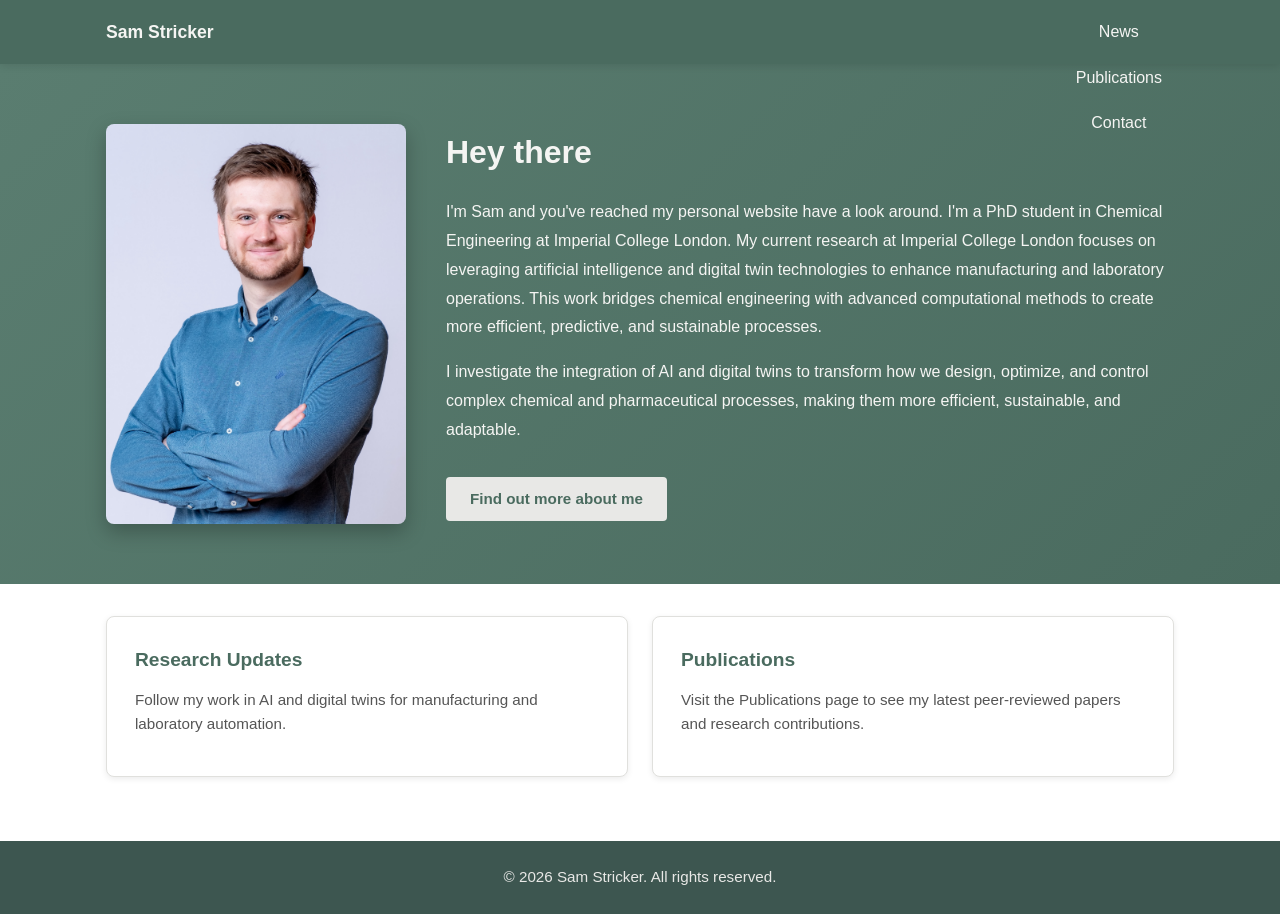
==== index.html @ d52bccd6 "feat: initial Website" ====
<!DOCTYPE html>
<html>

<head>
    <meta charset="utf-8">
    <meta http-equiv="X-UA-Compatible" content="IE=edge">
    <title>Sam Stricker</title>
    <meta name="description" content="Sam Stricker's Website">
    <meta name="viewport" content="width=device-width, initial-scale=1">
    <link rel="stylesheet" href="style.css">
</head>

<body>
    <header class="site-header">
        <div class="container header-inner">
            <a href="index.html" class="logo">Sam Stricker</a>

            <nav id="main-nav" class="main-nav" role="navigation" aria-label="Main Navigation">
                <ul>
                    <li><a href="index.html">Home</a></li>
                    <li><a href="about.html">About</a></li>
                    <li><a href="news.html">News</a></li>
                    <li><a href="publications.html">Publications</a></li>
                    <li><a href="contact.html">Contact</a></li>
                </ul>
            </nav>

            <button class="nav-toggle" aria-expanded="false" aria-controls="main-nav">Menu</button>
        </div>
    </header>

    <main id="home" class="hero">
        <div class="container">
            <div class="home-content">
                <div class="home-image">
                    <img src="img/profil.jpg" alt="Sam Stricker">
                </div>
                <div class="home-research">
                    <h2>Hey there</h2>
                    <p>I'm Sam and you've reached my personal website have a look around. I'm a PhD student in Chemical
                        Engineering at
                        Imperial College London. My current research at Imperial College London focuses on leveraging
                        artificial
                        intelligence and
                        digital twin technologies to enhance manufacturing and laboratory operations. This work bridges
                        chemical engineering with advanced computational methods to create more efficient, predictive,
                        and sustainable processes.</p>
                    <p>I investigate the integration of AI and digital twins to transform how we design, optimize, and
                        control complex chemical and pharmaceutical processes, making them more efficient, sustainable,
                        and adaptable.</p>
                    <a href="about.html" class="btn-link">Find out more about me</a>
                </div>
            </div>
        </div>
    </main>

    <section class="page-section">
        <div class="container">
            <div class="cards-grid">
                <a href="news.html" class="card">
                    <h3>Research Updates</h3>
                    <p>Follow my work in AI and digital twins for manufacturing and laboratory automation.
                    </p>
                </a>
                <a href="publications.html" class="card">
                    <h3>Publications</h3>
                    <p>Visit the Publications page to see my latest peer-reviewed papers and research contributions.</p>
                </a>
            </div>
        </div>
    </section>

    <footer class="site-footer">
        <p>&copy; 2026 Sam Stricker. All rights reserved.</p>
    </footer>

    <script>
        (function () {
            const navToggle = document.querySelector('.nav-toggle');
            const navList = document.querySelector('.main-nav ul');
            if (!navToggle || !navList) return;
            function updateNavDisplay() {
                if (window.innerWidth > 700) {
                    navList.style.display = 'flex';
                    navToggle.setAttribute('aria-expanded', 'false');
                } else {
                    const expanded = navToggle.getAttribute('aria-expanded') === 'true';
                    navList.style.display = expanded ? 'flex' : 'none';
                    navList.style.flexDirection = 'column';
                }
            }
            navToggle.addEventListener('click', function () {
                const expanded = this.getAttribute('aria-expanded') === 'true';
                this.setAttribute('aria-expanded', String(!expanded));
                updateNavDisplay();
            });
            window.addEventListener('resize', updateNavDisplay);
            updateNavDisplay();
        })();
    </script>
</body>

</html>
---- style.css ----
/* Basic layout and reset */
* {
	box-sizing: border-box;
	margin: 0;
	padding: 0;
}

body {
	font-family: -apple-system, BlinkMacSystemFont, 'Segoe UI', Roboto, Arial, sans-serif;
	color: #222;
	line-height: 1.6;
	background-color: #f5f5f3;
}

.container {
	max-width: 1100px;
	margin: 0 auto;
	padding: 0 16px;
}

/* Header / Navigation */
.site-header {
	background: #4a6b5f;
	box-shadow: 0 2px 8px rgba(0, 0, 0, 0.1);
	position: sticky;
	top: 0;
	z-index: 50;
}

.header-inner {
	display: flex;
	align-items: center;
	justify-content: space-between;
	height: 64px;
}

.logo {
	font-weight: 700;
	color: #f5f5f3;
	text-decoration: none;
	font-size: 1.1rem;
}

.logo:hover {
	text-decoration: none;
}

.main-nav ul {
	list-style: none;
	display: flex;
	gap: 20px;
	align-items: center;
}

.main-nav a {
	text-decoration: none;
	color: #f5f5f3;
	padding: 8px 12px;
	border-radius: 4px;
	border: none;
	transition: background-color 0.2s ease;
}

/* remove any visual separators (vertical bars) between items */
.main-nav li::before,
.main-nav li::after {
	display: none !important;
}

.main-nav a:hover {
	background: rgba(255, 255, 255, 0.15);
	text-decoration: none;
}

/* keep an accessible but subtle focus ring instead of default outline */
.main-nav a:focus {
	outline: 2px solid rgba(255, 255, 255, 0.4);
	outline-offset: 2px;
}

.nav-toggle {
	display: none;
	background: transparent;
	border: 1px solid #f5f5f3;
	padding: 8px 10px;
	border-radius: 6px;
	font-size: 0.95rem;
	color: #f5f5f3;
}

/* Hero */
.hero {
	position: relative;
	padding: 60px 0;
	background: linear-gradient(135deg, #5a7d70 0%, #4a6b5f 100%);
	overflow: hidden;
}

.hero .container {
	position: relative;
	z-index: 1;
}

.hero h1 {
	font-size: 2.5rem;
	margin-bottom: 16px;
	color: #f5f5f3;
}

.hero p {
	color: #e8e8e6;
	font-size: 1.1rem;
}

/* Home Page Content */
.home-content {
	display: grid;
	grid-template-columns: 300px 1fr;
	gap: 40px;
	align-items: center;
	margin-bottom: 0;
}

.home-image {
	width: 300px;
	height: 400px;
	border-radius: 8px;
	overflow: hidden;
	box-shadow: 0 8px 20px rgba(0, 0, 0, 0.25);
}

.home-image img {
	width: 100%;
	height: 100%;
	object-fit: cover;
	display: block;
}

.home-research {
	padding: 0;
}

.home-research h2 {
	color: #f5f5f3;
	margin-bottom: 20px;
	font-size: 2rem;
}

.home-research p {
	color: #f5f5f3;
	margin-bottom: 16px;
	line-height: 1.8;
	font-size: 1rem;
}

/* Link Button */
.btn-link {
	display: inline-block;
	margin-top: 16px;
	padding: 10px 24px;
	background: #e8e8e6;
	color: #4a6b5f;
	text-decoration: none;
	border-radius: 4px;
	font-weight: 600;
	font-size: 0.95rem;
	transition: background-color 0.2s ease, color 0.2s ease;
}

.btn-link:hover {
	background: #f5f5f3;
	color: #3d5650;
}

/* Social Cards */
.social-cards {
	display: flex;
	justify-content: center;
	gap: 20px;
	margin: 40px 0 60px 0;
	flex-wrap: nowrap;
}

.social-card {
	padding: 0;
	overflow: hidden;
	text-align: center;
	flex: 0 1 auto;
	width: 120px;
	height: 120px;
}

.social-card a {
	display: flex;
	flex-direction: column;
	align-items: center;
	justify-content: center;
	height: 100%;
	padding: 16px;
	text-decoration: none;
	color: inherit;
	transition: background-color 0.2s ease, transform 0.2s ease;
}

.social-card a:hover {
	background: transparent;
	text-decoration: none;
}

.social-card i {
	font-size: 2.5rem;
	color: #4a6b5f;
	margin-bottom: 12px;
	transition: color 0.2s ease;
}

.social-card a:hover i {
	color: #3d5650;
}

.social-card h3 {
	margin-top: 0;
	margin-bottom: 0;
	font-size: 1rem;
}

.social-card p {
	margin-bottom: 0;
	color: #666;
	font-size: 0.95rem;
}

@media (max-width: 768px) {
	.social-cards {
		flex-wrap: wrap;
	}

	.social-card {
		width: 100px;
		height: 100px;
	}

	.social-card i {
		font-size: 2rem;
	}
}

@media (max-width: 768px) {
	.home-content {
		grid-template-columns: 1fr;
		gap: 30px;
		align-items: start;
	}

	.home-image {
		width: 100%;
		max-width: 300px;
		height: 400px;
		margin: 0 auto;
	}

	.home-research h2 {
		font-size: 1.5rem;
	}
}

@media (max-width: 768px) {
	.home-content {
		grid-template-columns: 1fr;
		gap: 30px;
	}

	.home-image {
		width: 100%;
		max-width: 300px;
		height: 400px;
		margin: 0 auto;
	}
}

/* Page sections */
.page-section {
	padding: 32px 0 64px 0;
	background: #ffffff;
	margin-bottom: 0;
}

.page-section h2 {
	font-size: 2rem;
	margin-bottom: 24px;
	color: #4a6b5f;
}

.page-section h3 {
	font-size: 1.3rem;
	margin-top: 32px;
	margin-bottom: 24px;
	color: #5a7d70;
}

.page-section p {
	margin-bottom: 16px;
	color: #444;
}

.page-section ul,
.page-section ol {
	margin-left: 24px;
	margin-bottom: 16px;
}

.page-section li {
	margin-bottom: 8px;
}

/* Contact Form */
.contact-form {
	max-width: 600px;
}

/* Card Layout */
.cards-grid {
	display: grid;
	grid-template-columns: repeat(auto-fit, minmax(320px, 1fr));
	gap: 24px;
	margin: 0;
}

.card {
	background: #ffffff;
	border: 1px solid #e0e0dd;
	border-radius: 8px;
	padding: 28px;
	box-shadow: 0 2px 6px rgba(0, 0, 0, 0.08);
	transition: transform 0.2s ease, box-shadow 0.2s ease;
	display: flex;
	flex-direction: column;
	text-decoration: none;
	color: inherit;
	cursor: pointer;
	position: relative;
}

.card:hover {
	transform: translateY(-4px);
	box-shadow: 0 6px 12px rgba(0, 0, 0, 0.12);
}

.card h3 {
	margin-top: 0;
	margin-bottom: 12px;
	color: #4a6b5f;
	font-size: 1.2rem;
}

.card-subtitle {
	font-size: 0.95rem;
	color: #5a7d70;
	font-weight: 600;
	margin-bottom: 8px;
}

.card-date {
	font-size: 0.9rem;
	color: #ffffff !important;
	font-weight: 500;
	margin-bottom: 0;
	margin-top: 0;
	background: #4a6b5f;
	padding: 6px 12px;
	border-radius: 4px;
	white-space: nowrap;
	position: absolute;
	top: -18px;
	left: 50%;
	transform: translateX(-50%);
}

.card-header {
	display: block;
	margin-bottom: 12px;
}

.card-header h3 {
	margin: 0;
	color: #4a6b5f;
	font-size: 1.2rem;
}

.card p {
	margin-bottom: 12px;
	color: #555;
	font-size: 0.95rem;
}

.card ul {
	margin-left: 20px;
	margin-bottom: 0;
}

.card ul li {
	margin-bottom: 6px;
	font-size: 0.95rem;
	color: #555;
}

.intro-section {
	display: grid;
	grid-template-columns: 280px 1fr;
	gap: 32px;
	align-items: start;
	margin-bottom: 40px;
}

.intro-image {
	width: 280px;
	height: 380px;
	border-radius: 8px;
	overflow: hidden;
	box-shadow: 0 4px 12px rgba(0, 0, 0, 0.12);
}

.intro-image img {
	width: 100%;
	height: 100%;
	object-fit: cover;
	display: block;
}

.intro-text {
	display: flex;
	flex-direction: column;
	justify-content: center;
}

.intro-section p {
	font-size: 1.05rem;
	color: #555;
	margin-bottom: 16px;
}

@media (max-width: 768px) {
	.intro-section {
		grid-template-columns: 1fr;
		gap: 20px;
	}

	.intro-image {
		width: 100%;
		height: auto;
		max-width: 300px;
		margin: 0 auto;
	}
}

/* Logos Section */
.logos-section {
	display: flex;
	justify-content: center;
	align-items: center;
	gap: 40px;
	margin: 40px 0 60px 0;
	flex-wrap: wrap;
}

.logo-item {
	display: flex;
	align-items: center;
	justify-content: center;
	height: 80px;
}

.logo-item img {
	max-height: 80px;
	max-width: 150px;
	object-fit: contain;
	opacity: 0.8;
	transition: opacity 0.2s ease;
}

.logo-item img:hover {
	opacity: 1;
}

/* Card with Logo */
.card-with-logo {
	display: flex;
	flex-direction: row;
	align-items: flex-start;
	gap: 24px;
	position: relative;
}

.card-content {
	flex: 1;
}

.card-logo {
	flex-shrink: 0;
	height: 80px;
	width: auto;
	display: flex;
	align-items: center;
	justify-content: center;
	background: #f9f8f6;
	border-radius: 6px;
	padding: 12px;
	margin-top: 50px;
}

.card-logo img {
	max-width: 100%;
	max-height: 100%;
	object-fit: contain;
	opacity: 0.9;
	transition: opacity 0.2s ease;
}

.card-logo img:hover {
	opacity: 1;
}

/* Institution Logo in Cards */
.card-institution-logo {
	margin-top: auto;
	padding-top: 12px;
	display: flex;
	align-items: center;
	justify-content: center;
	height: 50px;
}

.card-institution-logo img {
	max-height: 50px;
	max-width: 100%;
	object-fit: contain;
	opacity: 0.8;
	transition: opacity 0.2s ease;
}

.card-institution-logo img:hover {
	opacity: 1;
}

@media (max-width: 768px) {
	.logos-section {
		gap: 20px;
		margin: 30px 0 40px 0;
	}

	.logo-item {
		height: 60px;
	}

	.logo-item img {
		max-height: 60px;
		max-width: 120px;
	}

	.form-group {
		margin-bottom: 20px;
	}

	.form-group label {
		display: block;
		margin-bottom: 8px;
		color: #4a6b5f;
		font-weight: 600;
	}

	.form-group input,
	.form-group textarea {
		width: 100%;
		padding: 10px 12px;
		border: 1px solid #ddd;
		border-radius: 4px;
		font-family: inherit;
		font-size: 1rem;
	}

	.form-group textarea {
		resize: vertical;
	}

	.form-group input:focus,
	.form-group textarea:focus {
		outline: 2px solid #5a7d70;
		outline-offset: 0;
		border-color: #5a7d70;
	}

	.btn {
		display: inline-block;
		padding: 12px 28px;
		background: #4a6b5f;
		color: #f5f5f3;
		text-decoration: none;
		border-radius: 4px;
		border: none;
		font-weight: 600;
		cursor: pointer;
		transition: background-color 0.2s ease;
	}

	.btn:hover {
		background: #3d5650;
	}

	/* Footer */
	.site-footer {
		background: #3d5650;
		color: #f5f5f3;
		padding: 24px 0;
		margin-top: 0;
		text-align: center;
	}

	.site-footer p {
		margin-bottom: 0;
		font-size: 0.95rem;
		color: #e8e8e6;
	}

	@media (max-width: 768px) {
		.site-footer {
			padding: 20px 0;
		}
	}

	.nav-toggle {
		display: inline-block;
	}

	.main-nav ul {
		display: none;
		width: 100%;
		margin-top: 8px;
	}

	.header-inner {
		flex-wrap: wrap;
		align-items: center;
		gap: 8px;
		height: auto;
		padding: 8px 0;
	}

	.main-nav ul li {
		width: 100%;
	}

	.main-nav ul li a {
		display: block;
		padding: 10px 12px;
	}

	.container {
		padding-left: 12px;
		padding-right: 12px;
	}

	.hero h1 {
		font-size: 1.8rem;
	}

	.page-section h2 {
		font-size: 1.5rem;
	}
}

/* Footer */
.site-footer {
	background: #3d5650;
	color: #f5f5f3;
	padding: 24px 0;
	margin-top: 0;
	text-align: center;
}

.site-footer p {
	margin-bottom: 0;
	font-size: 0.95rem;
	color: #e8e8e6;
}

/* Small aesthetics */
a {
	color: #4a6b5f;
}

a:hover {
	text-decoration: underline;
}

a.card:hover {
	text-decoration: none;
}

/* News Card Styles */
.news-card {
	display: flex;
	flex-direction: column;
	overflow: hidden;
}

.news-card-image {
	width: 100%;
	height: 200px;
	object-fit: cover;
}

.news-card-content {
	flex: 1;
	display: flex;
	flex-direction: column;
}

.news-card h3 {
	margin-top: 0;
	margin-bottom: 8px;
}

.news-date {
	font-size: 0.9rem;
	color: #999;
	margin-bottom: 12px;
}

.news-link {
	margin-top: auto;
	color: #4a6b5f;
	font-weight: 500;
	text-decoration: none;
}

/* Publication Card Styles */
#publications-container {
	display: flex;
	flex-direction: column;
	gap: 24px;
}

.publication-card-link {
	text-decoration: none;
	color: inherit;
	display: flex;
}

.publication-card-link:hover {
	text-decoration: none;
}

.publication-card {
	display: flex;
	flex-direction: row;
	align-items: stretch;
	width: 100%;
}

.publication-content {
	flex: 1;
	display: flex;
	flex-direction: column;
}

.publication-card h3 {
	margin-top: 0;
	margin-bottom: 12px;
}

.publication-authors {
	font-size: 0.95rem;
	color: #666;
	margin-bottom: 12px;
}

.publication-details {
	margin-top: auto;
	padding-top: 16px;
	border-top: 1px solid #e0e0dd;
	display: flex;
	gap: 24px;
	flex-wrap: wrap;
}

.publication-details p {
	margin: 0;
	font-size: 0.9rem;
	color: #666;
}

.publication-image {
	width: 200px;
	height: 200px;
	object-fit: cover;
	border-radius: 0 8px 8px 0;
	margin-left: 24px;
	flex-shrink: 0;
}

@media (max-width: 768px) {
	.publication-card {
		flex-direction: column;
	}

	.publication-image {
		width: 100%;
		height: 200px;
		border-radius: 0 0 8px 8px;
		margin-left: 0;
		margin-top: 16px;
	}

	.publication-details {
		flex-direction: column;
		gap: 8px;
	}
}

/* Contact Cards */
.contact-cards {
	display: grid;
	grid-template-columns: repeat(auto-fit, minmax(300px, 1fr));
	gap: 24px;
	margin: 32px 0;
}

.contact-card {
	text-align: center;
}

.contact-card a {
	display: flex;
	flex-direction: column;
	align-items: center;
	justify-content: center;
	height: 100%;
	text-decoration: none;
	color: inherit;
	transition: transform 0.2s ease;
}

.contact-card a:hover {
	text-decoration: none;
	transform: translateY(-4px);
}

.contact-card i {
	font-size: 3rem;
	color: #4a6b5f;
	margin-bottom: 16px;
}

.contact-card h3 {
	margin-top: 0;
	margin-bottom: 12px;
	color: #4a6b5f;
}

.contact-card p {
	margin-bottom: 0;
	color: #666;
	font-size: 0.95rem;
}

.email-toggle {
	cursor: pointer;
}

#email-display {
	user-select: all;
}
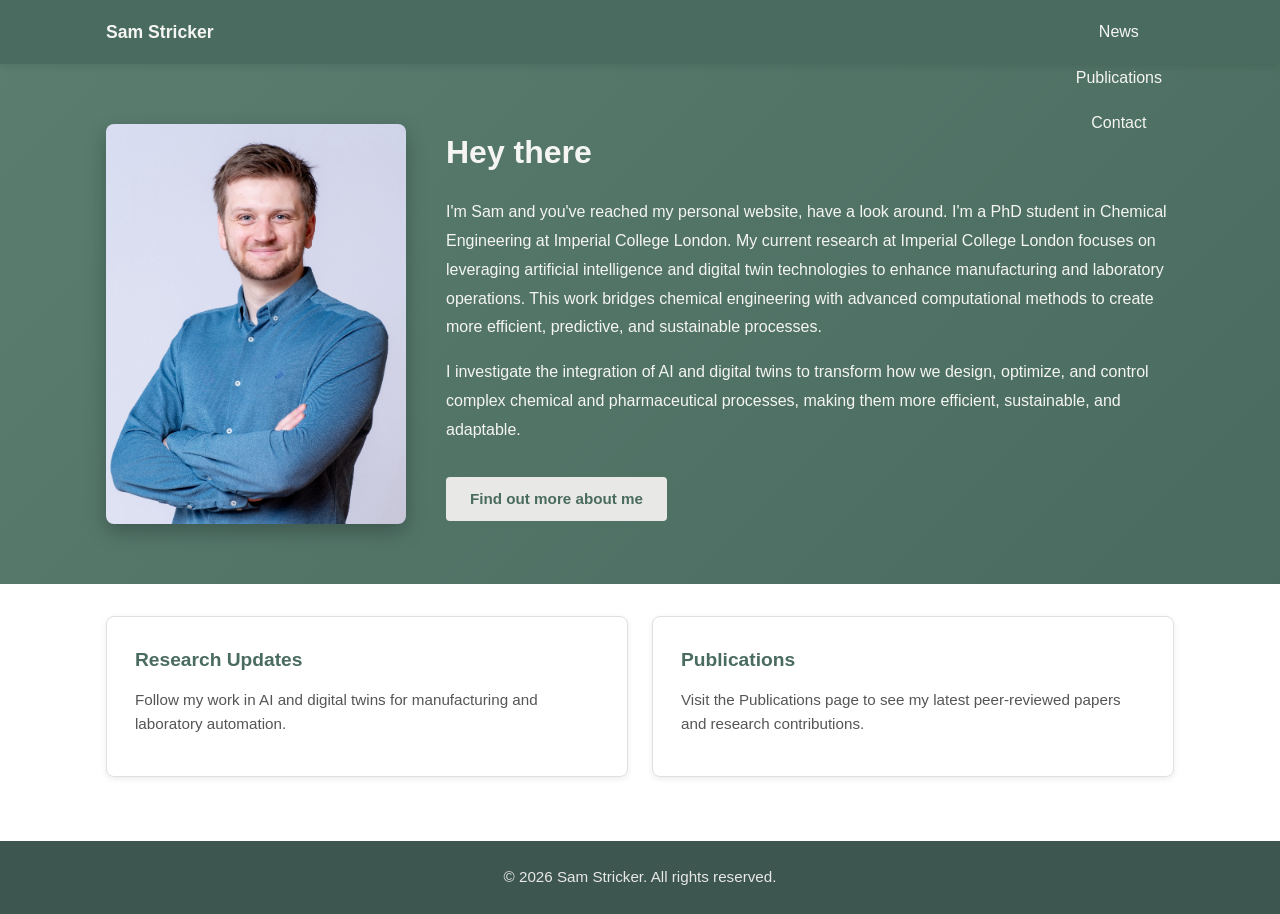
==== commit 1549c0ea: "fix: typo" ====
--- a/index.html
+++ b/index.html
@@ -37,7 +37,7 @@
                 </div>
                 <div class="home-research">
                     <h2>Hey there</h2>
-                    <p>I'm Sam and you've reached my personal website have a look around. I'm a PhD student in Chemical
+                    <p>I'm Sam and you've reached my personal website, have a look around. I'm a PhD student in Chemical
                         Engineering at
                         Imperial College London. My current research at Imperial College London focuses on leveraging
                         artificial
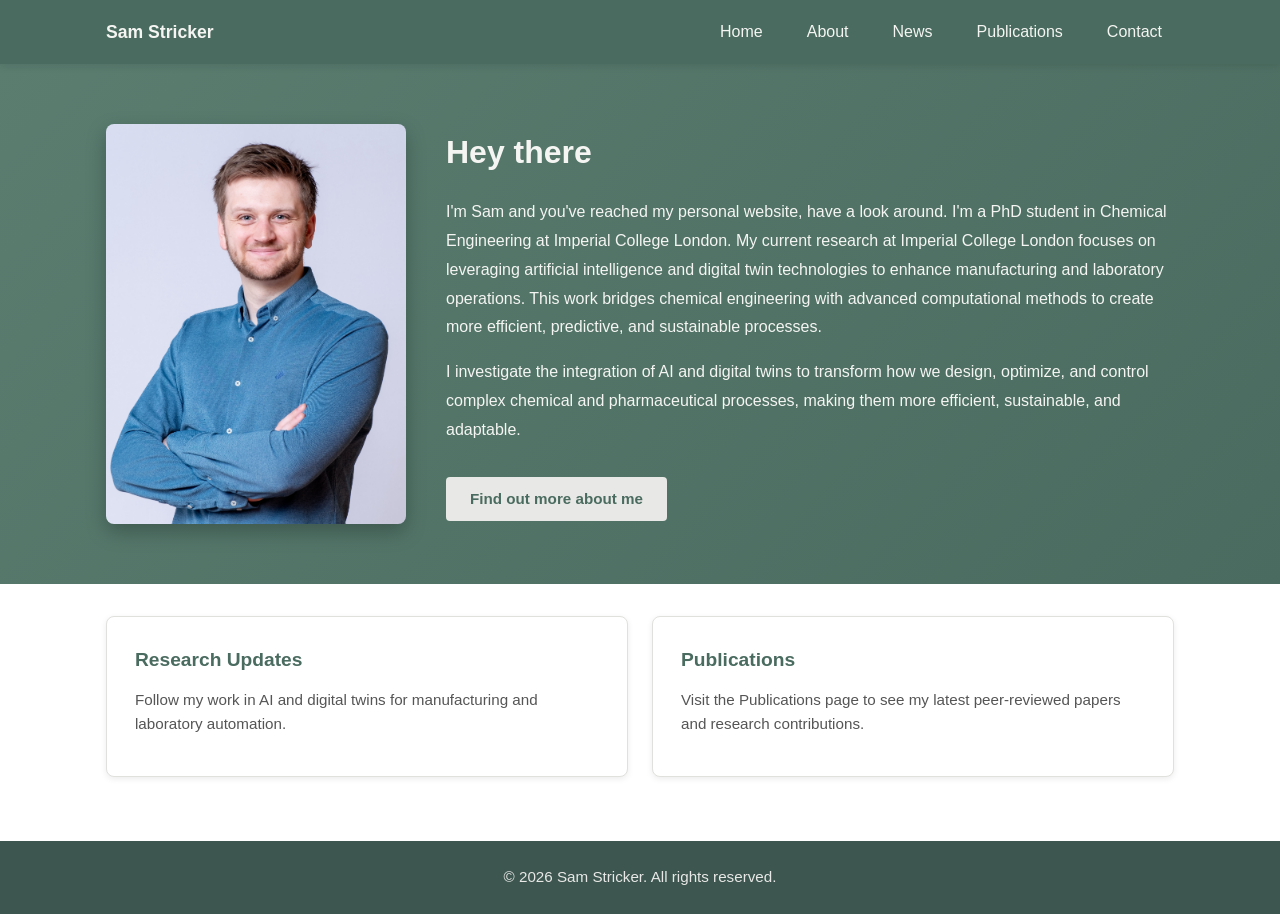
==== commit d972a93f: "fix: Menu bar and links" ====
--- a/index.html
+++ b/index.html
@@ -81,7 +81,8 @@
             if (!navToggle || !navList) return;
             function updateNavDisplay() {
                 if (window.innerWidth > 700) {
-                    navList.style.display = 'flex';
+                    navList.style.display = '';
+                    navList.style.flexDirection = '';
                     navToggle.setAttribute('aria-expanded', 'false');
                 } else {
                     const expanded = navToggle.getAttribute('aria-expanded') === 'true';
--- a/style.css
+++ b/style.css
@@ -497,20 +497,17 @@
 
 .card-logo {
 	flex-shrink: 0;
-	height: 80px;
+	height: 60px;
 	width: auto;
 	display: flex;
 	align-items: center;
 	justify-content: center;
-	background: #f9f8f6;
-	border-radius: 6px;
-	padding: 12px;
 	margin-top: 50px;
 }
 
 .card-logo img {
+	max-height: 60px;
 	max-width: 100%;
-	max-height: 100%;
 	object-fit: contain;
 	opacity: 0.9;
 	transition: opacity 0.2s ease;
@@ -518,6 +515,24 @@
 
 .card-logo img:hover {
 	opacity: 1;
+}
+
+/* Responsive: Stack logo below text on small screens */
+@media (max-width: 700px) {
+	.card-with-logo {
+		flex-direction: column;
+		align-items: center;
+	}
+
+	.card-logo {
+		margin-top: 0;
+		width: auto;
+		height: 50px;
+	}
+
+	.card-logo img {
+		max-height: 50px;
+	}
 }
 
 /* Institution Logo in Cards */
@@ -629,29 +644,56 @@
 
 	.nav-toggle {
 		display: inline-block;
+		cursor: pointer;
+		padding: 10px 14px;
 	}
 
 	.main-nav ul {
 		display: none;
+		position: absolute;
+		top: 100%;
+		left: 0;
+		right: 0;
 		width: 100%;
-		margin-top: 8px;
+		background: #3d5650;
+		flex-direction: column;
+		border-top: 1px solid rgba(255, 255, 255, 0.1);
+		box-shadow: 0 4px 12px rgba(0, 0, 0, 0.15);
+		z-index: 100;
 	}
 
 	.header-inner {
-		flex-wrap: wrap;
+		position: relative;
 		align-items: center;
 		gap: 8px;
-		height: auto;
-		padding: 8px 0;
+		height: 64px;
+	}
+
+	.main-nav {
+		position: absolute;
+		width: 100%;
 	}
 
 	.main-nav ul li {
 		width: 100%;
+		border-bottom: 1px solid rgba(255, 255, 255, 0.05);
+	}
+
+	.main-nav ul li:last-child {
+		border-bottom: none;
 	}
 
 	.main-nav ul li a {
 		display: block;
-		padding: 10px 12px;
+		padding: 14px 16px;
+		text-decoration: none;
+		color: #f5f5f3;
+		border-radius: 0;
+		transition: background-color 0.2s ease;
+	}
+
+	.main-nav ul li a:hover {
+		background: rgba(255, 255, 255, 0.1);
 	}
 
 	.container {
